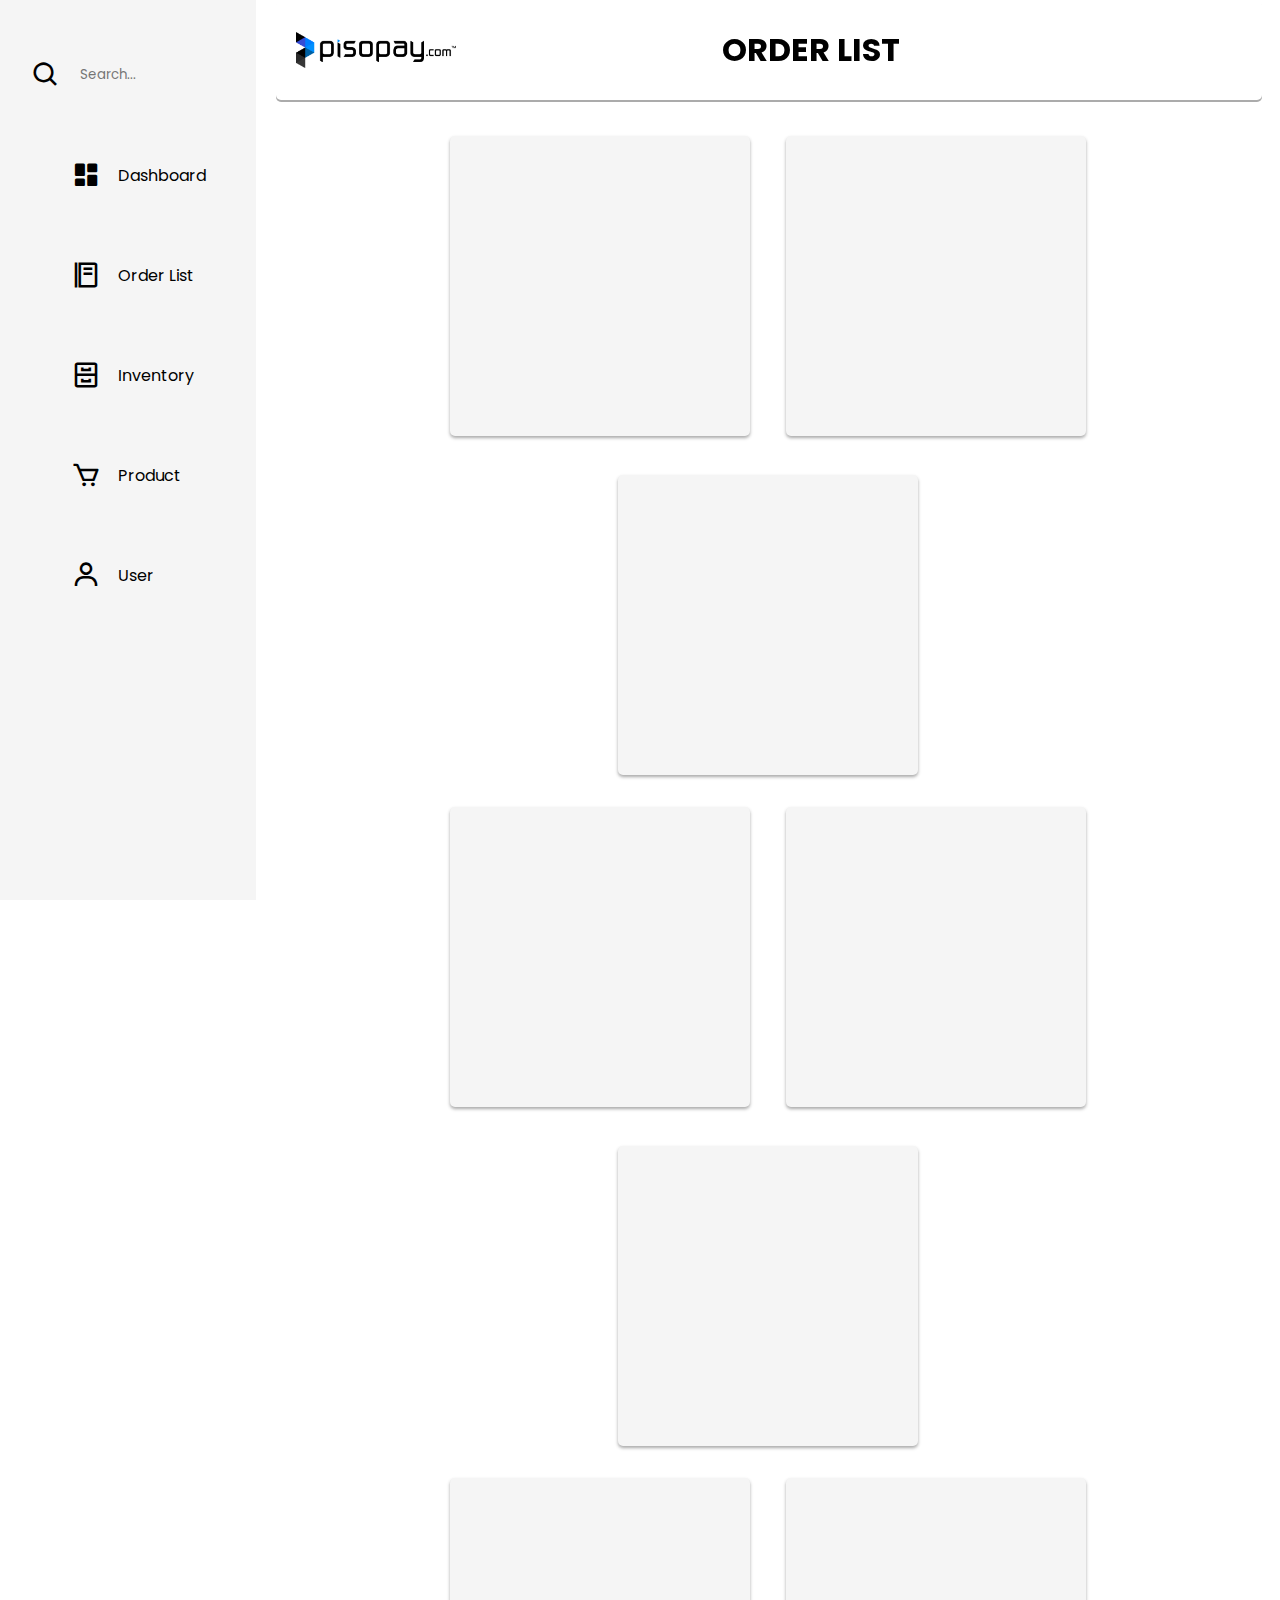
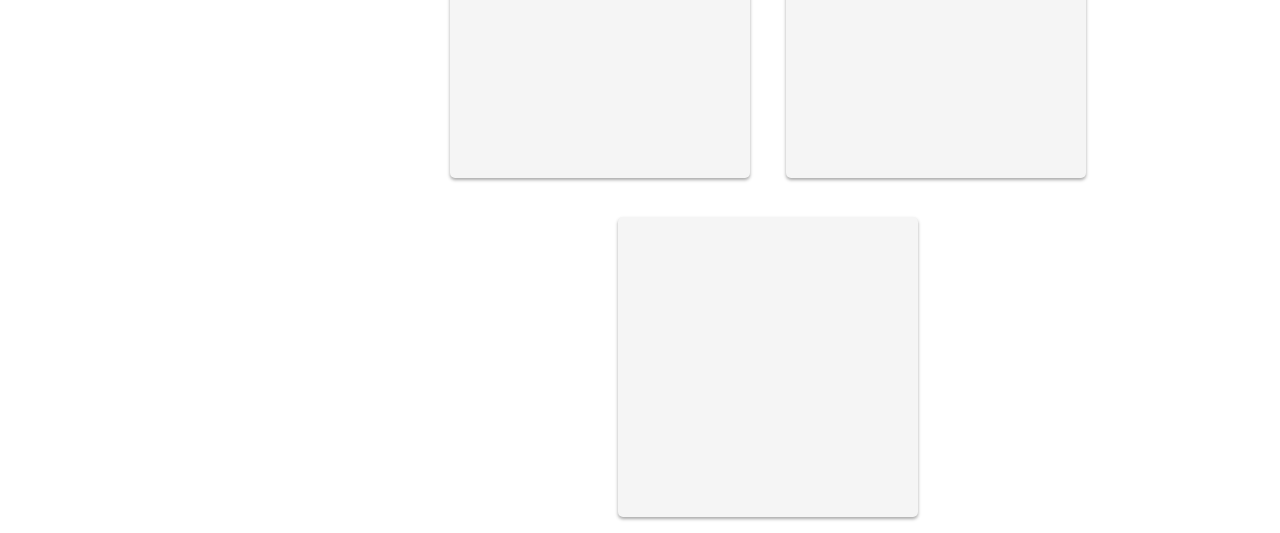
==== pisopay/main.html @ e527dd5d "Add files via upload" ====
<html>
<!--...-->
	<head>
		<meta charset="utf-8">
		<title> pisokitchen </title>
		<link rel="Stylesheet" href="main.css">
        <link rel="preconnect" href="https://fonts.googleapis.com">
        <link rel="preconnect" href="https://fonts.gstatic.com" crossorigin>
        <link href="https://fonts.googleapis.com/css2?family=Poppins&display=swap" rel="stylesheet">
        <link href='https://unpkg.com/boxicons@2.1.2/css/boxicons.min.css' rel='stylesheet'>

	</head>
  
	<body>
    
		<div id="sidebar">
            <li class="search-box">
                <i class='bx bx-search icon'></i>
                 <input type="search" placeholder="Search...">
               </li>
             <ul class="menu-links">
               <li class="nav-link">
                 <a href="#">
                 <i class='bx bxs-dashboard icon'></i>
                 <span class="text nav-text">Dashboard</span>
                 </a>
               </li>
               <li class="nav-link">
                 <a href="#">
                 <i class='bx bx-food-menu icon'></i>
                 <span class="text nav-text">Order List</span>
                 </a>
               </li>
               <li class="nav-link">
                 <a href="#">
                 <i class='bx bx-cabinet icon'></i>
                 <span class="text nav-text">Inventory</span>
                 </a>
               </li>
               <li class="nav-link">
                 <a href="#">
                 <i class='bx bx-cart icon'></i>
                 <span class="text nav-text">Product</span>
                 </a>
               </li>
               <li class="nav-link">
                 <a href="#">
                 <i class='bx bx-user icon'></i>
                 <span class="text nav-text">User</span>
                 </a>
               </li>
               
             </ul>
		</div>
        
		<div id="rightSideWrapper">
			<header> 
                <img src="pisopaylogo.png">
				<h1>ORDER LIST</h1>
			</header>
			
			<div class="ContentBox">
				<main> 
                    <div class="column-one">
                        <div class="card card-1"></div>
                        <div class="card card-2"></div>
                        <div class="card card-3"></div>
                    </div>
                    <div class="column-two">
                        <div class="card card-1"></div>
                        <div class="card card-2"></div>
                        <div class="card card-3"></div>
                    </div>
                    <div class="column-three">
                        <div class="card card-1"></div>
                        <div class="card card-2"></div>
                        <div class="card card-3"></div>
                    </div>
				</main>

			

			</div>
			
		</div>

	</body>
	

	

</html>
---- pisopay/main.css ----
*{ 
    margin: 0px;
    font-family: 'Poppins', sans-serif;
}


#rightSideWrapper {
	/*Strictly Necessary */
	width:80%; 
	float: right;

	/*Aesthetics*/

}

header {
	/*Strictly Necessary */
	position: fixed;
	width: 77%;	
	height: 100px; /*Adjust the hight to your purposes*/
	/*Aesthetics*/
	background: white;
    display: flex;
    justify-content: start;
    align-items: center;
    text-align: center;
    z-index: 100;
    box-shadow: 0 2px 0px rgba(0,0,0,0.12), 0 2px 0px rgba(0,0,0,0.24);
    transition: all 0.3s cubic-bezier(.25,.8,.25,1);
    border-radius: 5px;
    margin: 20px;
    margin-top: 0;
}

h1{
   
    justify-content: center;
    display: flex;
    margin-left: 25%;
   
}

img{

    width: 10rem;
    margin: 20px;
}

.ContentBox{
	margin-top: 100px; /*The height of the   header*/
	display:flex;
	flex-flow: row wrap;
    background-color: white;
    
} 

main {
    /*Aesthetics*/
	 padding: 20px;
     z-index: 1;
}

main {
  /*Strictly Necessary */
  height: 100vh;
  order: 1;
  flex: 0 1 100%; 
	
}

/* section {

   height: 400px;
   order: 2;
   flex: 0 1 100%;
	
}

footer {
 
  height: 100px;
  order: 3;
  flex: 0 1 100%;
	
} */

/* card */
body {
    text-align: center;
  }
  
  .card {
    background: whitesmoke;
    border-radius: 2px;
    display: inline-block;
    height: 300px;
    margin: 1rem;
    position: relative;
    width: 300px;

  }
  
  .card-1, .card-2, .card-3{
    box-shadow: 0 2px 4px rgba(0,0,0,0.12), 0 2px 3px rgba(0,0,0,0.24);
    transition: all 0.3s cubic-bezier(.25,.8,.25,1);
    border-radius: 5px;
  }
  
  .card-1:hover {
    box-shadow: 0 14px 28px rgba(0,0,0,0.25), 0 10px 10px rgba(0,0,0,0.22);
  }
  .card-2:hover {
    box-shadow: 0 14px 28px rgba(0,0,0,0.25), 0 10px 10px rgba(0,0,0,0.22);
  }
  .card-3:hover {
    box-shadow: 0 14px 28px rgba(0,0,0,0.25), 0 10px 10px rgba(0,0,0,0.22);
  }


  /* sidebar */
  #sidebar {
	/*Strictly Necessary */
	position:fixed; 
	height: 100%;
	width:20%;
	margin: 0px;  

  /*Aesthetics*/
  background: whitesmoke; 
  

}

  #sidebar li{
    height: 50px;
    margin-top: 50px;
    list-style: none;
    display: flex;
    align-items: center;
   
   
  }
  #sidebar li a{
    height: 100%;
    width: 100%;
    display: flex;
    align-items: center;
    text-decoration: none;
    border-radius: 6px;
    transition: all 0.4s ease;
  }
  
  
#sidebar li a:hover{
    background: var(--primary-color);
  }
  
  #sidebar li a:hover .icon,
  #sidebar li a:hover .text{
    color: var(--sidebar-color);
    transition: all 0.2s ease;
  }

  #sidebar li .icon{
    display: flex;
    align-items: center;
    justify-content: center;
    min-width: 65px;
    font-size: 30px;
    padding-left: 13px;
  }

  .search-box input{
    height: 100%;
    width: 100%;
    outline: none;
    border: none;
    border-radius: 6px;
    background: var(--primary-color-light);
    
  }

  #sidebar .icon{
      color: black;
  }

  #sidebar .text{
      color: black;
  }

  #sidebar li a:hover{
    background: var(--primary-color);
  }
  
  #sidebar li a:hover .icon,
  #sidebar li a:hover .text{
    color: var(--sidebar-color);
    transition: all 0.2s ease;
    
  }
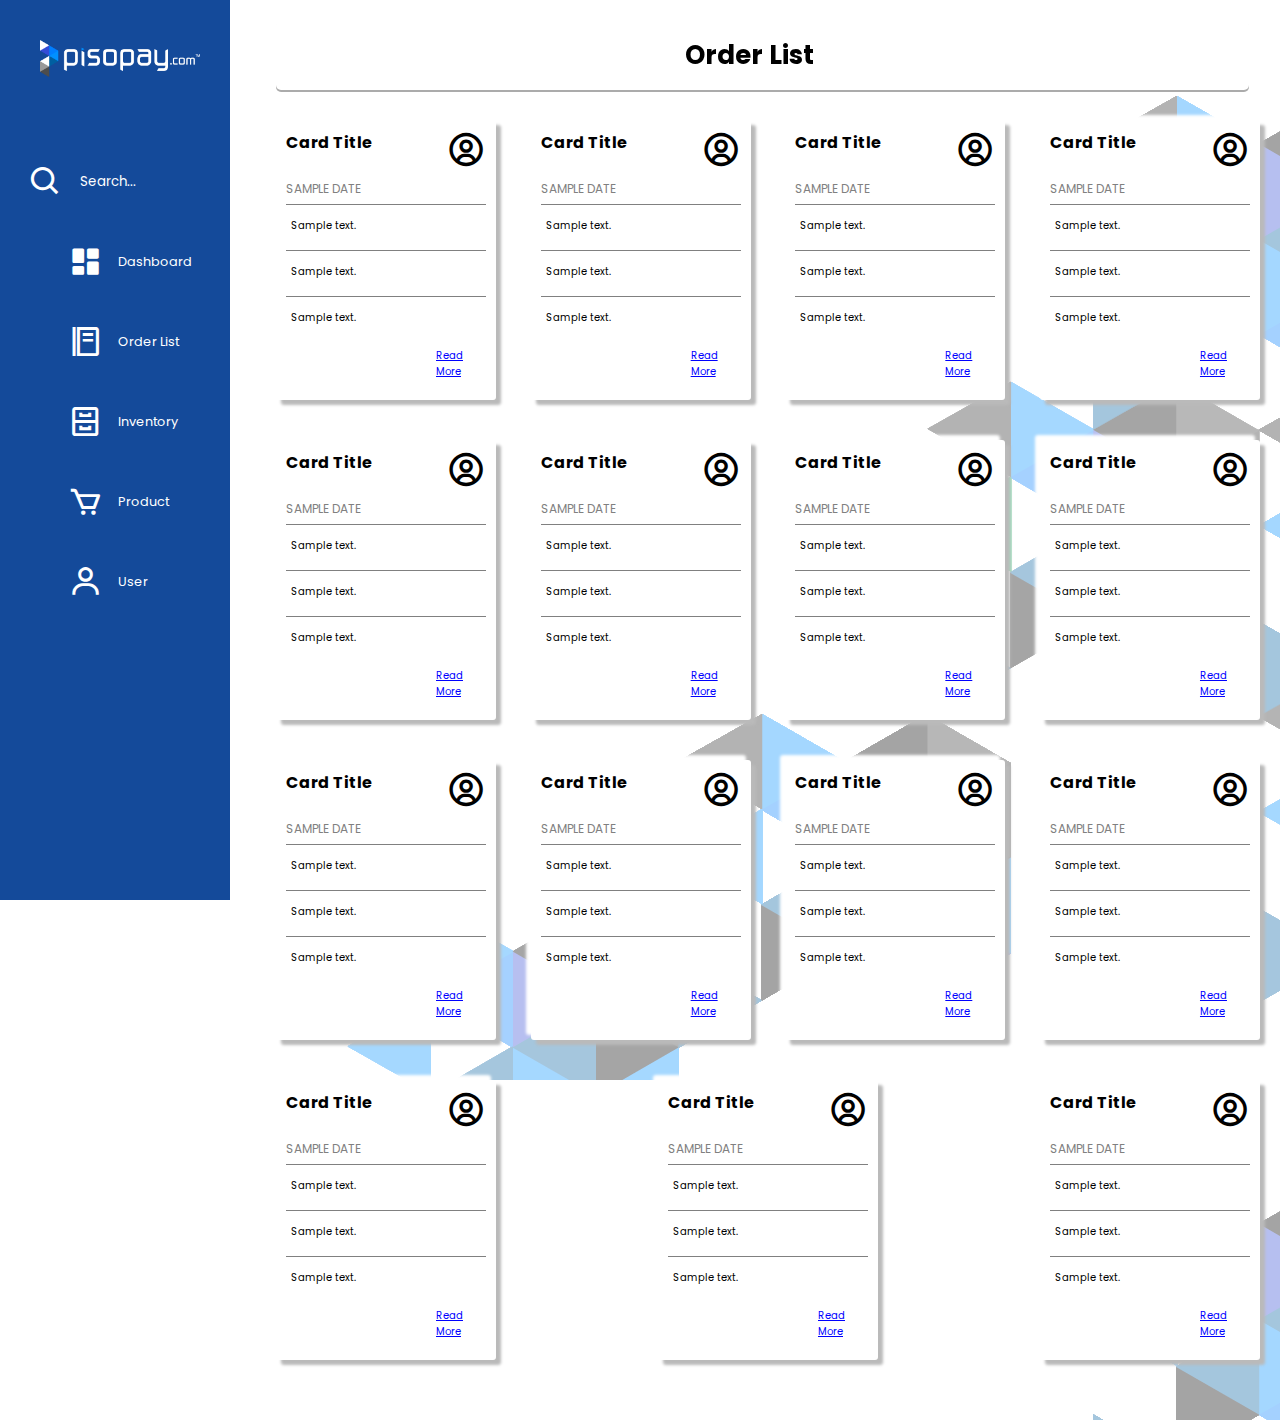
==== commit 22dbe158: "Add files via upload" ====
--- a/pisopay/main.html
+++ b/pisopay/main.html
@@ -14,6 +14,7 @@
 	<body>
     
 		<div id="sidebar">
+      <img src="logowhite.png">
             <li class="search-box">
                 <i class='bx bx-search icon'></i>
                  <input type="search" placeholder="Search...">
@@ -55,27 +56,228 @@
         
 		<div id="rightSideWrapper">
 			<header> 
-                <img src="pisopaylogo.png">
-				<h1>ORDER LIST</h1>
+                
+				<h1>Order List</h1>
 			</header>
 			
 			<div class="ContentBox">
+
 				<main> 
-                    <div class="column-one">
-                        <div class="card card-1"></div>
-                        <div class="card card-2"></div>
-                        <div class="card card-3"></div>
-                    </div>
-                    <div class="column-two">
-                        <div class="card card-1"></div>
-                        <div class="card card-2"></div>
-                        <div class="card card-3"></div>
-                    </div>
-                    <div class="column-three">
-                        <div class="card card-1"></div>
-                        <div class="card card-2"></div>
-                        <div class="card card-3"></div>
-                    </div>
+          <div class="Card1">
+        
+            <div class="description">
+              <div class="line">
+                <h1 class="product_name">Card Title</h1>
+                <h1 class="product_price"><i class='bx bx-user-circle'></i></h1>
+              </div>
+              <h2>sample date</h2>
+              <p class="summary">Sample text.</p>
+              <p class="summary">Sample text.</p>
+              <p class="summary">Sample text.</p>
+              <a href="//s.codepen.io/ImagineAlex">Read More</a>
+            </div>
+          </div>
+          <div class="Card1">
+          
+            <div class="description">
+              <div class="line">
+                <h1 class="product_name">Card Title</h1>
+                <h1 class="product_price"><i class='bx bx-user-circle'></i></h1>
+              </div>
+              <h2>sample date</h2>
+              <p class="summary">Sample text.</p>
+              <p class="summary">Sample text.</p>
+              <p class="summary">Sample text.</p>
+              <a href="//s.codepen.io/ImagineAlex">Read More</a>
+            </div>
+          </div>
+          <div class="Card1">
+          
+            <div class="description">
+              <div class="line">
+                <h1 class="product_name">Card Title</h1>
+                <h1 class="product_price"><i class='bx bx-user-circle'></i></h1>
+              </div>
+              <h2>sample date</h2>
+              <p class="summary">Sample text.</p>
+              <p class="summary">Sample text.</p>
+              <p class="summary">Sample text.</p>
+              <a href="//s.codepen.io/ImagineAlex">Read More</a>
+            </div>
+          </div>
+          <div class="Card1">
+          
+            <div class="description">
+              <div class="line">
+                <h1 class="product_name">Card Title</h1>
+                <h1 class="product_price"><i class='bx bx-user-circle'></i></h1>
+              </div>
+              <h2>sample date</h2>
+              <p class="summary">Sample text.</p>
+              <p class="summary">Sample text.</p>
+              <p class="summary">Sample text.</p>
+              <a href="//s.codepen.io/ImagineAlex">Read More</a>
+            </div>
+          </div>
+          <div class="Card1">
+          
+            <div class="description">
+              <div class="line">
+                <h1 class="product_name">Card Title</h1>
+                <h1 class="product_price"><i class='bx bx-user-circle'></i></h1>
+              </div>
+              <h2>sample date</h2>
+              <p class="summary">Sample text.</p>
+              <p class="summary">Sample text.</p>
+              <p class="summary">Sample text.</p>
+              <a href="//s.codepen.io/ImagineAlex">Read More</a>
+            </div>
+          </div>      
+        
+        
+        
+        <div class="Card1">
+        
+          <div class="description">
+            <div class="line">
+              <h1 class="product_name">Card Title</h1>
+              <h1 class="product_price"><i class='bx bx-user-circle'></i></h1>
+            </div>
+            <h2>sample date</h2>
+            <p class="summary">Sample text.</p>
+            <p class="summary">Sample text.</p>
+            <p class="summary">Sample text.</p>
+            <a href="//s.codepen.io/ImagineAlex">Read More</a>
+          </div>
+        </div>
+        <div class="Card1">
+        
+          <div class="description">
+            <div class="line">
+              <h1 class="product_name">Card Title</h1>
+              <h1 class="product_price"><i class='bx bx-user-circle'></i></h1>
+            </div>
+            <h2>sample date</h2>
+            <p class="summary">Sample text.</p>
+            <p class="summary">Sample text.</p>
+            <p class="summary">Sample text.</p>
+            <a href="//s.codepen.io/ImagineAlex">Read More</a>
+          </div>
+        </div>
+        <div class="Card1">
+        
+          <div class="description">
+            <div class="line">
+              <h1 class="product_name">Card Title</h1>
+              <h1 class="product_price"><i class='bx bx-user-circle'></i></h1>
+            </div>
+            <h2>sample date</h2>
+            <p class="summary">Sample text.</p>
+            <p class="summary">Sample text.</p>
+            <p class="summary">Sample text.</p>
+            <a href="//s.codepen.io/ImagineAlex">Read More</a>
+          </div>
+        </div>
+        <div class="Card1">
+        
+          <div class="description">
+            <div class="line">
+              <h1 class="product_name">Card Title</h1>
+              <h1 class="product_price"><i class='bx bx-user-circle'></i></h1>
+            </div>
+            <h2>sample date</h2>
+            <p class="summary">Sample text.</p>
+            <p class="summary">Sample text.</p>
+            <p class="summary">Sample text.</p>
+            <a href="//s.codepen.io/ImagineAlex">Read More</a>
+          </div>
+        </div>
+        <div class="Card1">
+        
+          <div class="description">
+            <div class="line">
+              <h1 class="product_name">Card Title</h1>
+              <h1 class="product_price"><i class='bx bx-user-circle'></i></h1>
+            </div>
+            <h2>sample date</h2>
+            <p class="summary">Sample text.</p>
+            <p class="summary">Sample text.</p>
+            <p class="summary">Sample text.</p>
+            <a href="//s.codepen.io/ImagineAlex">Read More</a>
+          </div>
+        </div>
+        
+        <div class="Card1">
+        
+          <div class="description">
+            <div class="line">
+              <h1 class="product_name">Card Title</h1>
+              <h1 class="product_price"><i class='bx bx-user-circle'></i></h1>
+            </div>
+            <h2>sample date</h2>
+            <p class="summary">Sample text.</p>
+            <p class="summary">Sample text.</p>
+            <p class="summary">Sample text.</p>
+            <a href="//s.codepen.io/ImagineAlex">Read More</a>
+          </div>
+        </div>
+        <div class="Card1">
+        
+          <div class="description">
+            <div class="line">
+              <h1 class="product_name">Card Title</h1>
+              <h1 class="product_price"><i class='bx bx-user-circle'></i></h1>
+            </div>
+            <h2>sample date</h2>
+            <p class="summary">Sample text.</p>
+            <p class="summary">Sample text.</p>
+            <p class="summary">Sample text.</p>
+            <a href="//s.codepen.io/ImagineAlex">Read More</a>
+          </div>
+        </div>
+        <div class="Card1">
+        
+          <div class="description">
+            <div class="line">
+              <h1 class="product_name">Card Title</h1>
+              <h1 class="product_price"><i class='bx bx-user-circle'></i></h1>
+            </div>
+            <h2>sample date</h2>
+            <p class="summary">Sample text.</p>
+            <p class="summary">Sample text.</p>
+            <p class="summary">Sample text.</p>
+            <a href="//s.codepen.io/ImagineAlex">Read More</a>
+          </div>
+        </div>
+        <div class="Card1">
+        
+          <div class="description">
+            <div class="line">
+              <h1 class="product_name">Card Title</h1>
+              <h1 class="product_price"><i class='bx bx-user-circle'></i></h1>
+            </div>
+            <h2>sample date</h2>
+            <p class="summary">Sample text.</p>
+            <p class="summary">Sample text.</p>
+            <p class="summary">Sample text.</p>
+            <a href="//s.codepen.io/ImagineAlex">Read More</a>
+          </div>
+        </div>
+        <div class="Card1">
+        
+          <div class="description">
+            <div class="line">
+              <h1 class="product_name">Card Title</h1>
+              <h1 class="product_price"><i class='bx bx-user-circle'></i></h1>
+            </div>
+            <h2>sample date</h2>
+            <p class="summary">Sample text.</p>
+            <p class="summary">Sample text.</p>
+            <p class="summary">Sample text.</p>
+            <a href="//s.codepen.io/ImagineAlex">Read More</a>
+          </div>
+        </div>
+                   
 				</main>
 
 			
--- a/pisopay/main.css
+++ b/pisopay/main.css
@@ -16,8 +16,8 @@
 header {
 	/*Strictly Necessary */
 	position: fixed;
-	width: 77%;	
-	height: 100px; /*Adjust the hight to your purposes*/
+	width: 76%;	
+	height: 70px; /*Adjust the hight to your purposes*/
 	/*Aesthetics*/
 	background: white;
     display: flex;
@@ -29,14 +29,16 @@
     transition: all 0.3s cubic-bezier(.25,.8,.25,1);
     border-radius: 5px;
     margin: 20px;
-    margin-top: 0;
+    margin-top: 20px;
 }
 
 h1{
    
     justify-content: center;
     display: flex;
-    margin-left: 25%;
+    margin-left: 42%;
+    font-size: 26px;
+    
    
 }
 
@@ -44,29 +46,28 @@
 
     width: 10rem;
     margin: 20px;
+    padding: 20px;
 }
 
 .ContentBox{
 	margin-top: 100px; /*The height of the   header*/
 	display:flex;
-	flex-flow: row wrap;
-    background-color: white;
+	flex-flow: wrap;
+   
     
 } 
 
 main {
     /*Aesthetics*/
-	 padding: 20px;
+	  padding: 20px;
      z-index: 1;
-}
-
-main {
-  /*Strictly Necessary */
-  height: 100vh;
-  order: 1;
-  flex: 0 1 100%; 
-	
-}
+     display: flex;
+     justify-content: space-between;
+     order: 1;
+     flex: 0 1 100%; 
+     	flex-flow: wrap;
+}
+
 
 /* section {
 
@@ -87,54 +88,30 @@
 /* card */
 body {
     text-align: center;
-  }
-  
-  .card {
-    background: whitesmoke;
-    border-radius: 2px;
-    display: inline-block;
-    height: 300px;
-    margin: 1rem;
-    position: relative;
-    width: 300px;
-
-  }
-  
-  .card-1, .card-2, .card-3{
-    box-shadow: 0 2px 4px rgba(0,0,0,0.12), 0 2px 3px rgba(0,0,0,0.24);
-    transition: all 0.3s cubic-bezier(.25,.8,.25,1);
-    border-radius: 5px;
-  }
-  
-  .card-1:hover {
-    box-shadow: 0 14px 28px rgba(0,0,0,0.25), 0 10px 10px rgba(0,0,0,0.22);
-  }
-  .card-2:hover {
-    box-shadow: 0 14px 28px rgba(0,0,0,0.25), 0 10px 10px rgba(0,0,0,0.22);
-  }
-  .card-3:hover {
-    box-shadow: 0 14px 28px rgba(0,0,0,0.25), 0 10px 10px rgba(0,0,0,0.22);
-  }
-
+    background-image: url("piso.png");
+  }
+  
+ 
 
   /* sidebar */
   #sidebar {
 	/*Strictly Necessary */
 	position:fixed; 
 	height: 100%;
-	width:20%;
+	width:18%;
 	margin: 0px;  
 
   /*Aesthetics*/
-  background: whitesmoke; 
+  background: #144a9a; 
   
 
 }
 
   #sidebar li{
-    height: 50px;
+    height: 30px;
     margin-top: 50px;
     list-style: none;
+    font-size: 0.8em;
     display: flex;
     align-items: center;
    
@@ -142,17 +119,18 @@
   }
   #sidebar li a{
     height: 100%;
-    width: 100%;
+ 
     display: flex;
     align-items: center;
     text-decoration: none;
     border-radius: 6px;
     transition: all 0.4s ease;
+   
   }
   
   
 #sidebar li a:hover{
-    background: var(--primary-color);
+  color: #2aa0fa;
   }
   
   #sidebar li a:hover .icon,
@@ -166,7 +144,7 @@
     align-items: center;
     justify-content: center;
     min-width: 65px;
-    font-size: 30px;
+    font-size: 35px;
     padding-left: 13px;
   }
 
@@ -177,15 +155,21 @@
     border: none;
     border-radius: 6px;
     background: var(--primary-color-light);
-    
-  }
-
+    color: white;
+    
+  }
+ 
+  .search-box input::placeholder{
+    color: white;
+  }
   #sidebar .icon{
-      color: black;
+      color: #fff;
   }
 
   #sidebar .text{
-      color: black;
+      color: 
+      #fff;
+      
   }
 
   #sidebar li a:hover{
@@ -199,4 +183,106 @@
     
   }
 
-  +  /* card */
+  
+  .Card1 {
+    position: relative;
+    background: #fff;
+    text-align: left;
+    overflow: hidden;
+    font-size: 10px;
+    border-radius: 3px;
+    height: 260px;
+    margin-bottom: 40px;
+    padding: 1em;
+    width: 200px;
+    box-shadow:  5px 5px 3px #bababa,
+             -5px -5px 3px #ffffff;
+  }
+  
+
+  
+  .Card1 .details {
+    -moz-transition: 0.5s;-o-transition: 0.5s;-webkit-transition: 0.5s;transition: 0.5s;
+    background: rgba(0, 0, 0, 0.6);
+    color: #fff;
+    list-style: none;
+    margin: 0px;
+    padding: 1em;
+    height: 100%;
+    position: absolute;
+    top: 0px;
+    left: 100%;
+    width: 40%;
+  }
+  .Card1:hover .details {left: 0px;}
+  .Card1:hover .details li{padding: 0.1em;}
+  
+  .Card1 .description{
+ 
+    position: relative;
+    float: left;
+    height: 100%;
+    width: 100%;
+    z-index: 0;
+  }
+
+  .Card1 .description h1 {
+    font-size: 1.6em;
+    padding: 0px;
+    font-weight: bold;
+    margin: 0;
+  
+  }
+  .Card1 .description .line {display: block;height: 5em;}
+  .Card1 .description .product_name {float: left;}
+  .Card1 .description .product_price {float: right;color:#4cbc32;}
+  .Card1 .description h2 {
+    color: gray;
+    font-weight: lighter;
+    text-transform: uppercase;
+    font-size: 1.2em;
+    font-weight: 400;
+  }
+  .Card1 .description p {position: relative;padding: 2em 0px 1em 0.5em;}
+  
+  .Card1 .description p:after {
+    content: "";
+    background: gray;
+    height: 1px;
+    width: 20em;
+    position: absolute;
+    top: 0.6em;
+    left: 0px;
+  }
+  .Card1 .description a {
+    color: blue;
+    margin-bottom: 1em;
+    position: absolute;
+    right:0em;
+    bottom: 0em; 
+    font-size: 1em;
+  }
+
+  .bx{
+    color:black;
+    font-size: 40px;
+    font-weight: 0.5em;
+    
+  }
+ 
+  .Card1 .description a:after {
+    content: ">";
+    margin-left: -10px;
+    opacity: 0;
+    -moz-transition: 0.5s;-o-transition: 0.5s;-webkit-transition: 0.5s;transition: 0.5s;
+  }
+  .Card1 .description a:hover:after {margin-left: 5px;opacity: 1;}
+  
+  /* --- Card2 ---- */
+  
+ 
+  
+  
+  
+ 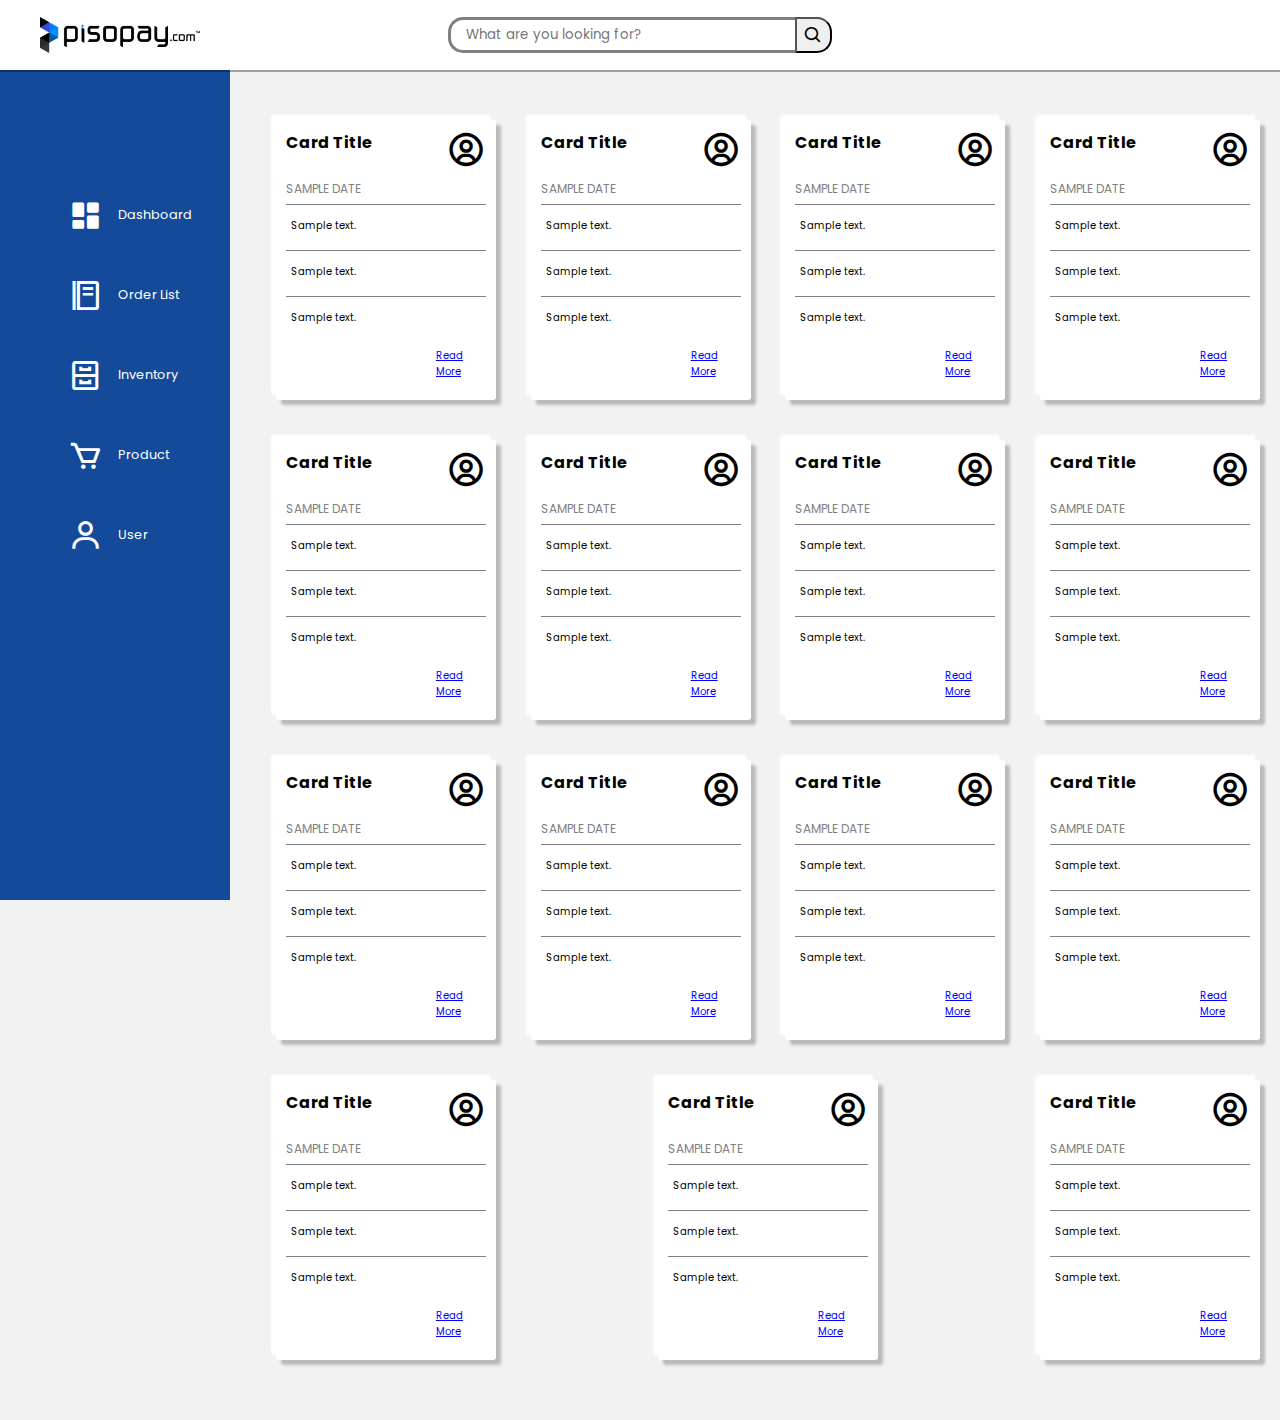
==== commit 5af9ee44: "Add files via upload" ====
--- a/pisopay/main.html
+++ b/pisopay/main.html
@@ -1,294 +1,301 @@
 <html>
 <!--...-->
-	<head>
-		<meta charset="utf-8">
-		<title> pisokitchen </title>
-		<link rel="Stylesheet" href="main.css">
-        <link rel="preconnect" href="https://fonts.googleapis.com">
-        <link rel="preconnect" href="https://fonts.gstatic.com" crossorigin>
-        <link href="https://fonts.googleapis.com/css2?family=Poppins&display=swap" rel="stylesheet">
-        <link href='https://unpkg.com/boxicons@2.1.2/css/boxicons.min.css' rel='stylesheet'>
-
-	</head>
-  
-	<body>
-    
-		<div id="sidebar">
-      <img src="logowhite.png">
-            <li class="search-box">
-                <i class='bx bx-search icon'></i>
-                 <input type="search" placeholder="Search...">
-               </li>
-             <ul class="menu-links">
-               <li class="nav-link">
-                 <a href="#">
-                 <i class='bx bxs-dashboard icon'></i>
-                 <span class="text nav-text">Dashboard</span>
-                 </a>
-               </li>
-               <li class="nav-link">
-                 <a href="#">
-                 <i class='bx bx-food-menu icon'></i>
-                 <span class="text nav-text">Order List</span>
-                 </a>
-               </li>
-               <li class="nav-link">
-                 <a href="#">
-                 <i class='bx bx-cabinet icon'></i>
-                 <span class="text nav-text">Inventory</span>
-                 </a>
-               </li>
-               <li class="nav-link">
-                 <a href="#">
-                 <i class='bx bx-cart icon'></i>
-                 <span class="text nav-text">Product</span>
-                 </a>
-               </li>
-               <li class="nav-link">
-                 <a href="#">
-                 <i class='bx bx-user icon'></i>
-                 <span class="text nav-text">User</span>
-                 </a>
-               </li>
-               
-             </ul>
-		</div>
-        
-		<div id="rightSideWrapper">
-			<header> 
-                
-				<h1>Order List</h1>
-			</header>
-			
-			<div class="ContentBox">
-
-				<main> 
-          <div class="Card1">
-        
-            <div class="description">
-              <div class="line">
-                <h1 class="product_name">Card Title</h1>
-                <h1 class="product_price"><i class='bx bx-user-circle'></i></h1>
-              </div>
-              <h2>sample date</h2>
-              <p class="summary">Sample text.</p>
-              <p class="summary">Sample text.</p>
-              <p class="summary">Sample text.</p>
-              <a href="//s.codepen.io/ImagineAlex">Read More</a>
-            </div>
-          </div>
-          <div class="Card1">
-          
-            <div class="description">
-              <div class="line">
-                <h1 class="product_name">Card Title</h1>
-                <h1 class="product_price"><i class='bx bx-user-circle'></i></h1>
-              </div>
-              <h2>sample date</h2>
-              <p class="summary">Sample text.</p>
-              <p class="summary">Sample text.</p>
-              <p class="summary">Sample text.</p>
-              <a href="//s.codepen.io/ImagineAlex">Read More</a>
-            </div>
-          </div>
-          <div class="Card1">
-          
-            <div class="description">
-              <div class="line">
-                <h1 class="product_name">Card Title</h1>
-                <h1 class="product_price"><i class='bx bx-user-circle'></i></h1>
-              </div>
-              <h2>sample date</h2>
-              <p class="summary">Sample text.</p>
-              <p class="summary">Sample text.</p>
-              <p class="summary">Sample text.</p>
-              <a href="//s.codepen.io/ImagineAlex">Read More</a>
-            </div>
-          </div>
-          <div class="Card1">
-          
-            <div class="description">
-              <div class="line">
-                <h1 class="product_name">Card Title</h1>
-                <h1 class="product_price"><i class='bx bx-user-circle'></i></h1>
-              </div>
-              <h2>sample date</h2>
-              <p class="summary">Sample text.</p>
-              <p class="summary">Sample text.</p>
-              <p class="summary">Sample text.</p>
-              <a href="//s.codepen.io/ImagineAlex">Read More</a>
-            </div>
-          </div>
-          <div class="Card1">
-          
-            <div class="description">
-              <div class="line">
-                <h1 class="product_name">Card Title</h1>
-                <h1 class="product_price"><i class='bx bx-user-circle'></i></h1>
-              </div>
-              <h2>sample date</h2>
-              <p class="summary">Sample text.</p>
-              <p class="summary">Sample text.</p>
-              <p class="summary">Sample text.</p>
-              <a href="//s.codepen.io/ImagineAlex">Read More</a>
-            </div>
-          </div>      
-        
-        
-        
-        <div class="Card1">
-        
-          <div class="description">
-            <div class="line">
-              <h1 class="product_name">Card Title</h1>
-              <h1 class="product_price"><i class='bx bx-user-circle'></i></h1>
-            </div>
-            <h2>sample date</h2>
-            <p class="summary">Sample text.</p>
-            <p class="summary">Sample text.</p>
-            <p class="summary">Sample text.</p>
-            <a href="//s.codepen.io/ImagineAlex">Read More</a>
-          </div>
-        </div>
-        <div class="Card1">
-        
-          <div class="description">
-            <div class="line">
-              <h1 class="product_name">Card Title</h1>
-              <h1 class="product_price"><i class='bx bx-user-circle'></i></h1>
-            </div>
-            <h2>sample date</h2>
-            <p class="summary">Sample text.</p>
-            <p class="summary">Sample text.</p>
-            <p class="summary">Sample text.</p>
-            <a href="//s.codepen.io/ImagineAlex">Read More</a>
-          </div>
-        </div>
-        <div class="Card1">
-        
-          <div class="description">
-            <div class="line">
-              <h1 class="product_name">Card Title</h1>
-              <h1 class="product_price"><i class='bx bx-user-circle'></i></h1>
-            </div>
-            <h2>sample date</h2>
-            <p class="summary">Sample text.</p>
-            <p class="summary">Sample text.</p>
-            <p class="summary">Sample text.</p>
-            <a href="//s.codepen.io/ImagineAlex">Read More</a>
-          </div>
-        </div>
-        <div class="Card1">
-        
-          <div class="description">
-            <div class="line">
-              <h1 class="product_name">Card Title</h1>
-              <h1 class="product_price"><i class='bx bx-user-circle'></i></h1>
-            </div>
-            <h2>sample date</h2>
-            <p class="summary">Sample text.</p>
-            <p class="summary">Sample text.</p>
-            <p class="summary">Sample text.</p>
-            <a href="//s.codepen.io/ImagineAlex">Read More</a>
-          </div>
-        </div>
-        <div class="Card1">
-        
-          <div class="description">
-            <div class="line">
-              <h1 class="product_name">Card Title</h1>
-              <h1 class="product_price"><i class='bx bx-user-circle'></i></h1>
-            </div>
-            <h2>sample date</h2>
-            <p class="summary">Sample text.</p>
-            <p class="summary">Sample text.</p>
-            <p class="summary">Sample text.</p>
-            <a href="//s.codepen.io/ImagineAlex">Read More</a>
-          </div>
-        </div>
-        
-        <div class="Card1">
-        
-          <div class="description">
-            <div class="line">
-              <h1 class="product_name">Card Title</h1>
-              <h1 class="product_price"><i class='bx bx-user-circle'></i></h1>
-            </div>
-            <h2>sample date</h2>
-            <p class="summary">Sample text.</p>
-            <p class="summary">Sample text.</p>
-            <p class="summary">Sample text.</p>
-            <a href="//s.codepen.io/ImagineAlex">Read More</a>
-          </div>
-        </div>
-        <div class="Card1">
-        
-          <div class="description">
-            <div class="line">
-              <h1 class="product_name">Card Title</h1>
-              <h1 class="product_price"><i class='bx bx-user-circle'></i></h1>
-            </div>
-            <h2>sample date</h2>
-            <p class="summary">Sample text.</p>
-            <p class="summary">Sample text.</p>
-            <p class="summary">Sample text.</p>
-            <a href="//s.codepen.io/ImagineAlex">Read More</a>
-          </div>
-        </div>
-        <div class="Card1">
-        
-          <div class="description">
-            <div class="line">
-              <h1 class="product_name">Card Title</h1>
-              <h1 class="product_price"><i class='bx bx-user-circle'></i></h1>
-            </div>
-            <h2>sample date</h2>
-            <p class="summary">Sample text.</p>
-            <p class="summary">Sample text.</p>
-            <p class="summary">Sample text.</p>
-            <a href="//s.codepen.io/ImagineAlex">Read More</a>
-          </div>
-        </div>
-        <div class="Card1">
-        
-          <div class="description">
-            <div class="line">
-              <h1 class="product_name">Card Title</h1>
-              <h1 class="product_price"><i class='bx bx-user-circle'></i></h1>
-            </div>
-            <h2>sample date</h2>
-            <p class="summary">Sample text.</p>
-            <p class="summary">Sample text.</p>
-            <p class="summary">Sample text.</p>
-            <a href="//s.codepen.io/ImagineAlex">Read More</a>
-          </div>
-        </div>
-        <div class="Card1">
-        
-          <div class="description">
-            <div class="line">
-              <h1 class="product_name">Card Title</h1>
-              <h1 class="product_price"><i class='bx bx-user-circle'></i></h1>
-            </div>
-            <h2>sample date</h2>
-            <p class="summary">Sample text.</p>
-            <p class="summary">Sample text.</p>
-            <p class="summary">Sample text.</p>
-            <a href="//s.codepen.io/ImagineAlex">Read More</a>
-          </div>
-        </div>
-                   
-				</main>
-
-			
-
-			</div>
-			
-		</div>
-
-	</body>
-	
-
-	
+
+<head>
+  <meta charset="utf-8">
+  <title> pisokitchen </title>
+  <link rel="Stylesheet" href="main.css">
+  <link rel="preconnect" href="https://fonts.googleapis.com">
+  <link rel="preconnect" href="https://fonts.gstatic.com" crossorigin>
+  <link href="https://fonts.googleapis.com/css2?family=Poppins&display=swap" rel="stylesheet">
+  <link href='https://unpkg.com/boxicons@2.1.2/css/boxicons.min.css' rel='stylesheet'>
+
+</head>
+<header>
+
+  <img src="pisopaylogo.png">
+  <div class="wrap">
+    <div class="search">
+      <input type="text" class="searchTerm" placeholder="What are you looking for?">
+      <button type="submit" class="searchButton">
+        <i class='bx bx-search'></i>
+      </button>
+    </div>
+  </div>
+
+</header>
+
+<body>
+
+
+  <div id="sidebar">
+    <!-- <img src="logowhite.png"> -->
+
+    <ul class="menu-links">
+      <li class="nav-link">
+        <a href="#">
+          <i class='bx bxs-dashboard icon'></i>
+          <span class="text nav-text">Dashboard</span>
+        </a>
+      </li>
+      <li class="nav-link">
+        <a href="#">
+          <i class='bx bx-food-menu icon'></i>
+          <span class="text nav-text">Order List</span>
+        </a>
+      </li>
+      <li class="nav-link">
+        <a href="#">
+          <i class='bx bx-cabinet icon'></i>
+          <span class="text nav-text">Inventory</span>
+        </a>
+      </li>
+      <li class="nav-link">
+        <a href="#">
+          <i class='bx bx-cart icon'></i>
+          <span class="text nav-text">Product</span>
+        </a>
+      </li>
+      <li class="nav-link">
+        <a href="#">
+          <i class='bx bx-user icon'></i>
+          <span class="text nav-text">User</span>
+        </a>
+      </li>
+
+    </ul>
+  </div>
+
+  <div id="rightSideWrapper">
+
+    <div class="ContentBox">
+
+      <main>
+        <div class="Card1">
+        
+          <div class="description">
+            <div class="line">
+              <h1 class="product_name">Card Title</h1>
+              <h1 class="product_price"><i class='bx bx-user-circle'></i></h1>
+            </div>
+            <h2>sample date</h2>
+            <p class="summary">Sample text.</p>
+            <p class="summary">Sample text.</p>
+            <p class="summary">Sample text.</p>
+            <a href="//s.codepen.io/ImagineAlex">Read More</a>
+          </div>
+        </div>
+        <div class="Card1">
+        
+          <div class="description">
+            <div class="line">
+              <h1 class="product_name">Card Title</h1>
+              <h1 class="product_price"><i class='bx bx-user-circle'></i></h1>
+            </div>
+            <h2>sample date</h2>
+            <p class="summary">Sample text.</p>
+            <p class="summary">Sample text.</p>
+            <p class="summary">Sample text.</p>
+            <a href="//s.codepen.io/ImagineAlex">Read More</a>
+          </div>
+        </div>
+        <div class="Card1">
+        
+          <div class="description">
+            <div class="line">
+              <h1 class="product_name">Card Title</h1>
+              <h1 class="product_price"><i class='bx bx-user-circle'></i></h1>
+            </div>
+            <h2>sample date</h2>
+            <p class="summary">Sample text.</p>
+            <p class="summary">Sample text.</p>
+            <p class="summary">Sample text.</p>
+            <a href="//s.codepen.io/ImagineAlex">Read More</a>
+          </div>
+        </div>
+        <div class="Card1">
+        
+          <div class="description">
+            <div class="line">
+              <h1 class="product_name">Card Title</h1>
+              <h1 class="product_price"><i class='bx bx-user-circle'></i></h1>
+            </div>
+            <h2>sample date</h2>
+            <p class="summary">Sample text.</p>
+            <p class="summary">Sample text.</p>
+            <p class="summary">Sample text.</p>
+            <a href="//s.codepen.io/ImagineAlex">Read More</a>
+          </div>
+        </div>
+        <div class="Card1">
+        
+          <div class="description">
+            <div class="line">
+              <h1 class="product_name">Card Title</h1>
+              <h1 class="product_price"><i class='bx bx-user-circle'></i></h1>
+            </div>
+            <h2>sample date</h2>
+            <p class="summary">Sample text.</p>
+            <p class="summary">Sample text.</p>
+            <p class="summary">Sample text.</p>
+            <a href="//s.codepen.io/ImagineAlex">Read More</a>
+          </div>
+        </div>      
+      
+      
+      
+      <div class="Card1">
+      
+        <div class="description">
+          <div class="line">
+            <h1 class="product_name">Card Title</h1>
+            <h1 class="product_price"><i class='bx bx-user-circle'></i></h1>
+          </div>
+          <h2>sample date</h2>
+          <p class="summary">Sample text.</p>
+          <p class="summary">Sample text.</p>
+          <p class="summary">Sample text.</p>
+          <a href="//s.codepen.io/ImagineAlex">Read More</a>
+        </div>
+      </div>
+      <div class="Card1">
+      
+        <div class="description">
+          <div class="line">
+            <h1 class="product_name">Card Title</h1>
+            <h1 class="product_price"><i class='bx bx-user-circle'></i></h1>
+          </div>
+          <h2>sample date</h2>
+          <p class="summary">Sample text.</p>
+          <p class="summary">Sample text.</p>
+          <p class="summary">Sample text.</p>
+          <a href="//s.codepen.io/ImagineAlex">Read More</a>
+        </div>
+      </div>
+      <div class="Card1">
+      
+        <div class="description">
+          <div class="line">
+            <h1 class="product_name">Card Title</h1>
+            <h1 class="product_price"><i class='bx bx-user-circle'></i></h1>
+          </div>
+          <h2>sample date</h2>
+          <p class="summary">Sample text.</p>
+          <p class="summary">Sample text.</p>
+          <p class="summary">Sample text.</p>
+          <a href="//s.codepen.io/ImagineAlex">Read More</a>
+        </div>
+      </div>
+      <div class="Card1">
+      
+        <div class="description">
+          <div class="line">
+            <h1 class="product_name">Card Title</h1>
+            <h1 class="product_price"><i class='bx bx-user-circle'></i></h1>
+          </div>
+          <h2>sample date</h2>
+          <p class="summary">Sample text.</p>
+          <p class="summary">Sample text.</p>
+          <p class="summary">Sample text.</p>
+          <a href="//s.codepen.io/ImagineAlex">Read More</a>
+        </div>
+      </div>
+      <div class="Card1">
+      
+        <div class="description">
+          <div class="line">
+            <h1 class="product_name">Card Title</h1>
+            <h1 class="product_price"><i class='bx bx-user-circle'></i></h1>
+          </div>
+          <h2>sample date</h2>
+          <p class="summary">Sample text.</p>
+          <p class="summary">Sample text.</p>
+          <p class="summary">Sample text.</p>
+          <a href="//s.codepen.io/ImagineAlex">Read More</a>
+        </div>
+      </div>
+      
+      <div class="Card1">
+      
+        <div class="description">
+          <div class="line">
+            <h1 class="product_name">Card Title</h1>
+            <h1 class="product_price"><i class='bx bx-user-circle'></i></h1>
+          </div>
+          <h2>sample date</h2>
+          <p class="summary">Sample text.</p>
+          <p class="summary">Sample text.</p>
+          <p class="summary">Sample text.</p>
+          <a href="//s.codepen.io/ImagineAlex">Read More</a>
+        </div>
+      </div>
+      <div class="Card1">
+      
+        <div class="description">
+          <div class="line">
+            <h1 class="product_name">Card Title</h1>
+            <h1 class="product_price"><i class='bx bx-user-circle'></i></h1>
+          </div>
+          <h2>sample date</h2>
+          <p class="summary">Sample text.</p>
+          <p class="summary">Sample text.</p>
+          <p class="summary">Sample text.</p>
+          <a href="//s.codepen.io/ImagineAlex">Read More</a>
+        </div>
+      </div>
+      <div class="Card1">
+      
+        <div class="description">
+          <div class="line">
+            <h1 class="product_name">Card Title</h1>
+            <h1 class="product_price"><i class='bx bx-user-circle'></i></h1>
+          </div>
+          <h2>sample date</h2>
+          <p class="summary">Sample text.</p>
+          <p class="summary">Sample text.</p>
+          <p class="summary">Sample text.</p>
+          <a href="//s.codepen.io/ImagineAlex">Read More</a>
+        </div>
+      </div>
+      <div class="Card1">
+      
+        <div class="description">
+          <div class="line">
+            <h1 class="product_name">Card Title</h1>
+            <h1 class="product_price"><i class='bx bx-user-circle'></i></h1>
+          </div>
+          <h2>sample date</h2>
+          <p class="summary">Sample text.</p>
+          <p class="summary">Sample text.</p>
+          <p class="summary">Sample text.</p>
+          <a href="//s.codepen.io/ImagineAlex">Read More</a>
+        </div>
+      </div>
+      <div class="Card1">
+      
+        <div class="description">
+          <div class="line">
+            <h1 class="product_name">Card Title</h1>
+            <h1 class="product_price"><i class='bx bx-user-circle'></i></h1>
+          </div>
+          <h2>sample date</h2>
+          <p class="summary">Sample text.</p>
+          <p class="summary">Sample text.</p>
+          <p class="summary">Sample text.</p>
+          <a href="//s.codepen.io/ImagineAlex">Read More</a>
+        </div>
+      </div>
+      </main>
+
+
+
+    </div>
+
+  </div>
+
+</body>
+
+
+
 
 </html>--- a/pisopay/main.css
+++ b/pisopay/main.css
@@ -1,71 +1,72 @@
-*{ 
-    margin: 0px;
-    font-family: 'Poppins', sans-serif;
+* {
+  margin: 0px;
+  font-family: 'Poppins', sans-serif;
 }
 
 
 #rightSideWrapper {
-	/*Strictly Necessary */
-	width:80%; 
-	float: right;
-
-	/*Aesthetics*/
+  /*Strictly Necessary */
+  width: 80%;
+  float: right;
+
+  /*Aesthetics*/
 
 }
 
 header {
-	/*Strictly Necessary */
-	position: fixed;
-	width: 76%;	
-	height: 70px; /*Adjust the hight to your purposes*/
-	/*Aesthetics*/
-	background: white;
-    display: flex;
-    justify-content: start;
-    align-items: center;
-    text-align: center;
-    z-index: 100;
-    box-shadow: 0 2px 0px rgba(0,0,0,0.12), 0 2px 0px rgba(0,0,0,0.24);
-    transition: all 0.3s cubic-bezier(.25,.8,.25,1);
-    border-radius: 5px;
-    margin: 20px;
-    margin-top: 20px;
-}
-
-h1{
-   
-    justify-content: center;
-    display: flex;
-    margin-left: 42%;
-    font-size: 26px;
-    
-   
-}
-
-img{
-
-    width: 10rem;
-    margin: 20px;
-    padding: 20px;
-}
-
-.ContentBox{
-	margin-top: 100px; /*The height of the   header*/
-	display:flex;
-	flex-flow: wrap;
-   
-    
-} 
+  /*Strictly Necessary */
+  position: fixed;
+  width: 100%;
+  height: 70px;
+  /*Adjust the hight to your purposes*/
+  /*Aesthetics*/
+  background: white;
+  display: flex;
+  justify-content: start;
+  align-items: center;
+  text-align: center;
+  z-index: 100;
+  box-shadow: 0 2px 0px rgba(0, 0, 0, 0.12), 0 2px 0px rgba(0, 0, 0, 0.24);
+  transition: all 0.3s cubic-bezier(.25, .8, .25, 1);
+
+
+}
+
+h1 {
+
+  justify-content: center;
+  display: flex;
+  margin-left: 42%;
+  font-size: 26px;
+
+
+}
+
+img {
+
+  width: 10rem;
+  margin: 20px;
+  padding: 20px;
+}
+
+.ContentBox {
+  margin-top: 100px;
+  /*The height of the   header*/
+  display: flex;
+  flex-flow: wrap;
+
+
+}
 
 main {
-    /*Aesthetics*/
-	  padding: 20px;
-     z-index: 1;
-     display: flex;
-     justify-content: space-between;
-     order: 1;
-     flex: 0 1 100%; 
-     	flex-flow: wrap;
+  /*Aesthetics*/
+  padding: 20px;
+  z-index: 1;
+  display: flex;
+  justify-content: space-between;
+  order: 1;
+  flex: 0 1 100%;
+  flex-flow: wrap;
 }
 
 
@@ -87,202 +88,251 @@
 
 /* card */
 body {
-    text-align: center;
-    background-image: url("piso.png");
-  }
+  text-align: center;
+  background-image: url("piso.png");
+}
+
+
+
+/* sidebar */
+#sidebar {
+  /*Strictly Necessary */
+  position: fixed;
+  height: 100%;
+  width: 18%;
+  margin: 0px;
+
+  /*Aesthetics*/
+  background: #144a9a;
+
+
+}
+
+#sidebar li {
+  height: 30px;
+  margin-top: 50px;
+  list-style: none;
+  font-size: 0.8em;
+  display: flex;
+  align-items: center;
+
+
+}
+
+#sidebar li a {
+  height: 100%;
+  padding-top: 300px;
+  display: flex;
+  align-items: center;
+  text-decoration: none;
+  border-radius: 6px;
+  transition: all 0.4s ease;
+
+}
+
+
+#sidebar li a:hover {
+  color: #2aa0fa;
+}
+
+#sidebar li a:hover .icon,
+#sidebar li a:hover .text {
+  color: var(--sidebar-color);
+  transition: all 0.2s ease;
+}
+
+#sidebar li .icon {
+  display: flex;
+  align-items: center;
+  justify-content: center;
+  min-width: 65px;
+  font-size: 35px;
+  padding-left: 13px;
+}
+
+.search-box input {
+  height: 100%;
+  width: 100%;
+  outline: none;
+  border: none;
+  border-radius: 6px;
+  background: var(--primary-color-light);
+  color: white;
+
+
+}
+
+.search-box input::placeholder {
+  color: white;
+}
+
+#sidebar .icon {
+  color: #fff;
+}
+
+#sidebar .text {
+  color:
+    #fff;
+
+}
+
+#sidebar li a:hover {
+  background: var(--primary-color);
+}
+
+#sidebar li a:hover .icon,
+#sidebar li a:hover .text {
+  color: var(--sidebar-color);
+  transition: all 0.2s ease;
+
+}
+
+/* card */
   
- 
-
-  /* sidebar */
-  #sidebar {
-	/*Strictly Necessary */
-	position:fixed; 
-	height: 100%;
-	width:18%;
-	margin: 0px;  
-
-  /*Aesthetics*/
-  background: #144a9a; 
+.Card1 {
+  position: relative;
+  background: #fff;
+  text-align: left;
+  overflow: hidden;
+  font-size: 10px;
+  border-radius: 3px;
+  height: 260px;
+  margin-bottom: 40px;
+  padding: 1em;
+  width: 200px;
+  box-shadow:  5px 5px 3px #bababa,
+           -5px -5px 3px #ffffff;
+}
+
+
+
+.Card1 .details {
+  -moz-transition: 0.5s;-o-transition: 0.5s;-webkit-transition: 0.5s;transition: 0.5s;
+  background: rgba(0, 0, 0, 0.6);
+  color: #fff;
+  list-style: none;
+  margin: 0px;
+  padding: 1em;
+  height: 100%;
+  position: absolute;
+  top: 0px;
+  left: 100%;
+  width: 40%;
+}
+.Card1:hover .details {left: 0px;}
+.Card1:hover .details li{padding: 0.1em;}
+
+.Card1 .description{
+
+  position: relative;
+  float: left;
+  height: 100%;
+  width: 100%;
+  z-index: 0;
+}
+
+.Card1 .description h1 {
+  font-size: 1.6em;
+  padding: 0px;
+  font-weight: bold;
+  margin: 0;
+
+}
+.Card1 .description .line {display: block;height: 5em;}
+.Card1 .description .product_name {float: left;}
+.Card1 .description .product_price {float: right;color:#4cbc32;}
+.Card1 .description h2 {
+  color: gray;
+  font-weight: lighter;
+  text-transform: uppercase;
+  font-size: 1.2em;
+  font-weight: 400;
+}
+.Card1 .description p {position: relative;padding: 2em 0px 1em 0.5em;}
+
+.Card1 .description p:after {
+  content: "";
+  background: gray;
+  height: 1px;
+  width: 20em;
+  position: absolute;
+  top: 0.6em;
+  left: 0px;
+}
+.Card1 .description a {
+  color: blue;
+  margin-bottom: 1em;
+  position: absolute;
+  right:0em;
+  bottom: 0em; 
+  font-size: 1em;
+}
+
+.bx{
+  color:black;
+  font-size: 40px;
+  font-weight: 0.5em;
   
-
-}
-
-  #sidebar li{
-    height: 30px;
-    margin-top: 50px;
-    list-style: none;
-    font-size: 0.8em;
-    display: flex;
-    align-items: center;
-   
-   
-  }
-  #sidebar li a{
-    height: 100%;
- 
-    display: flex;
-    align-items: center;
-    text-decoration: none;
-    border-radius: 6px;
-    transition: all 0.4s ease;
-   
-  }
-  
-  
-#sidebar li a:hover{
-  color: #2aa0fa;
-  }
-  
-  #sidebar li a:hover .icon,
-  #sidebar li a:hover .text{
-    color: var(--sidebar-color);
-    transition: all 0.2s ease;
-  }
-
-  #sidebar li .icon{
-    display: flex;
-    align-items: center;
-    justify-content: center;
-    min-width: 65px;
-    font-size: 35px;
-    padding-left: 13px;
-  }
-
-  .search-box input{
-    height: 100%;
-    width: 100%;
-    outline: none;
-    border: none;
-    border-radius: 6px;
-    background: var(--primary-color-light);
-    color: white;
-    
-  }
- 
-  .search-box input::placeholder{
-    color: white;
-  }
-  #sidebar .icon{
-      color: #fff;
-  }
-
-  #sidebar .text{
-      color: 
-      #fff;
-      
-  }
-
-  #sidebar li a:hover{
-    background: var(--primary-color);
-  }
-  
-  #sidebar li a:hover .icon,
-  #sidebar li a:hover .text{
-    color: var(--sidebar-color);
-    transition: all 0.2s ease;
-    
-  }
-
-  /* card */
-  
-  .Card1 {
-    position: relative;
-    background: #fff;
-    text-align: left;
-    overflow: hidden;
-    font-size: 10px;
-    border-radius: 3px;
-    height: 260px;
-    margin-bottom: 40px;
-    padding: 1em;
-    width: 200px;
-    box-shadow:  5px 5px 3px #bababa,
-             -5px -5px 3px #ffffff;
-  }
-  
-
-  
-  .Card1 .details {
-    -moz-transition: 0.5s;-o-transition: 0.5s;-webkit-transition: 0.5s;transition: 0.5s;
-    background: rgba(0, 0, 0, 0.6);
-    color: #fff;
-    list-style: none;
-    margin: 0px;
-    padding: 1em;
-    height: 100%;
-    position: absolute;
-    top: 0px;
-    left: 100%;
-    width: 40%;
-  }
-  .Card1:hover .details {left: 0px;}
-  .Card1:hover .details li{padding: 0.1em;}
-  
-  .Card1 .description{
- 
-    position: relative;
-    float: left;
-    height: 100%;
-    width: 100%;
-    z-index: 0;
-  }
-
-  .Card1 .description h1 {
-    font-size: 1.6em;
-    padding: 0px;
-    font-weight: bold;
-    margin: 0;
-  
-  }
-  .Card1 .description .line {display: block;height: 5em;}
-  .Card1 .description .product_name {float: left;}
-  .Card1 .description .product_price {float: right;color:#4cbc32;}
-  .Card1 .description h2 {
-    color: gray;
-    font-weight: lighter;
-    text-transform: uppercase;
-    font-size: 1.2em;
-    font-weight: 400;
-  }
-  .Card1 .description p {position: relative;padding: 2em 0px 1em 0.5em;}
-  
-  .Card1 .description p:after {
-    content: "";
-    background: gray;
-    height: 1px;
-    width: 20em;
-    position: absolute;
-    top: 0.6em;
-    left: 0px;
-  }
-  .Card1 .description a {
-    color: blue;
-    margin-bottom: 1em;
-    position: absolute;
-    right:0em;
-    bottom: 0em; 
-    font-size: 1em;
-  }
-
-  .bx{
-    color:black;
-    font-size: 40px;
-    font-weight: 0.5em;
-    
-  }
- 
-  .Card1 .description a:after {
-    content: ">";
-    margin-left: -10px;
-    opacity: 0;
-    -moz-transition: 0.5s;-o-transition: 0.5s;-webkit-transition: 0.5s;transition: 0.5s;
-  }
-  .Card1 .description a:hover:after {margin-left: 5px;opacity: 1;}
-  
-  /* --- Card2 ---- */
-  
- 
-  
-  
-  
- +}
+
+.Card1 .description a:after {
+  content: ">";
+  margin-left: -10px;
+  opacity: 0;
+  -moz-transition: 0.5s;-o-transition: 0.5s;-webkit-transition: 0.5s;transition: 0.5s;
+}
+.Card1 .description a:hover:after {margin-left: 5px;opacity: 1;}
+
+/* search */
+@import url(https://fonts.googleapis.com/css?family=Open+Sans);
+
+body {
+  background: #f2f2f2;
+  font-family: 'Open Sans', sans-serif;
+}
+
+.search {
+  width: 100%;
+  position: relative;
+  display: flex;
+
+}
+
+.searchTerm {
+  width: 100%;
+  border: 3px solid gray;
+  border-right: none;
+  padding: 15px;
+  height: 20px;
+  border-radius: 15px 0 0 15px;
+  outline: none;
+  color: #9DBFAF;
+}
+
+.bx-search {
+  color: black;
+  font-size: 20px;
+}
+
+.searchTerm:focus {
+  color: #00B4CC;
+}
+
+.searchButton {
+  width: 40px;
+  height: 36px;
+  text-align: center;
+  color: #fff;
+  border-radius: 0 15px 15px 0;
+  cursor: pointer;
+  font-size: 20px;
+}
+
+/*Resize the wrap to see the search bar change!*/
+.wrap {
+  width: 30%;
+  position: absolute;
+  top: 50%;
+  left: 50%;
+  transform: translate(-50%, -50%);
+}